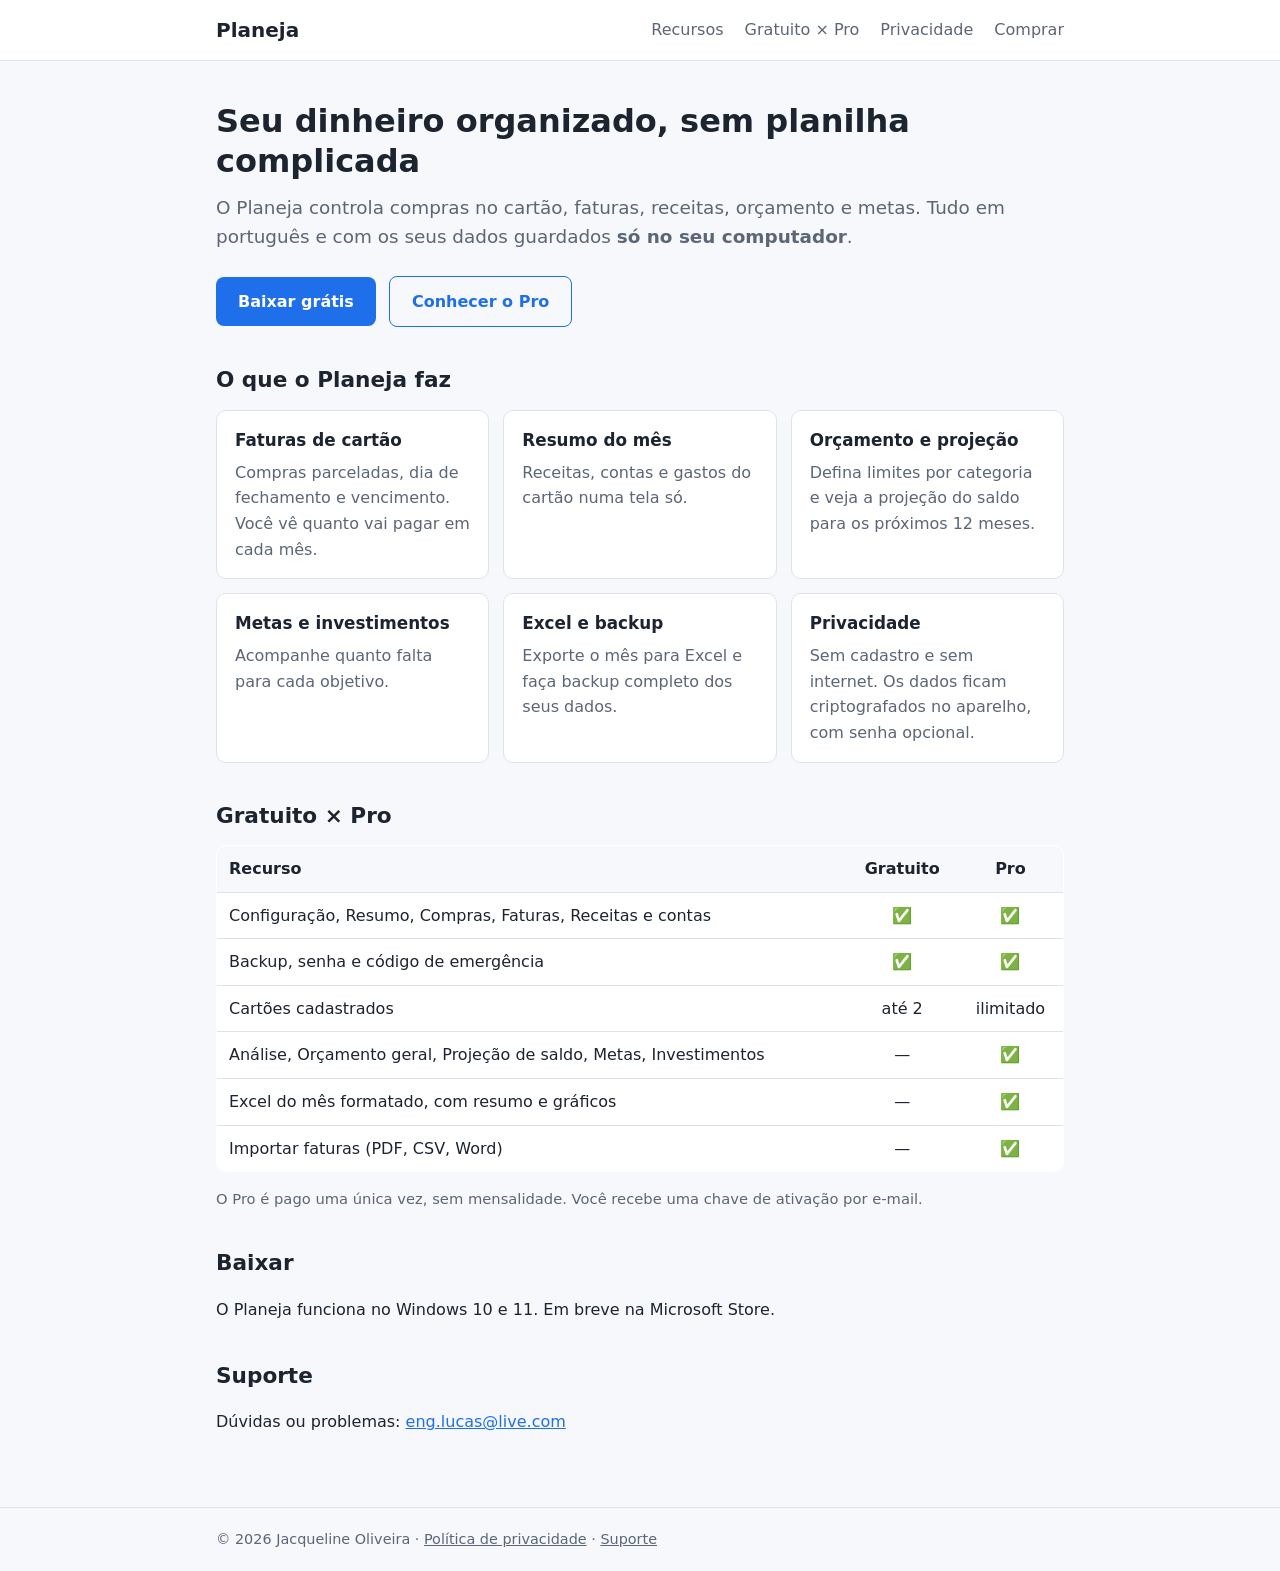
==== index.html @ 9ff9f39b "Add files via upload" ====
<!doctype html>
<html lang="pt-BR">
<head>
  <meta charset="utf-8">
  <meta name="viewport" content="width=device-width, initial-scale=1">
  <title>Planeja — Controle financeiro pessoal</title>
  <meta name="description" content="Planeja: controle de compras no cartão, faturas, orçamento, projeção de saldo e metas. Seus dados ficam só no seu computador.">
  <link rel="stylesheet" href="style.css">
</head>
<body>
<header>
  <div class="wrap">
    <a class="logo" href="index.html">Planeja</a>
    <nav>
      <a href="#recursos">Recursos</a>
      <a href="#versoes">Gratuito × Pro</a>
      <a href="privacidade.html">Privacidade</a>
      <a href="comprar.html">Comprar</a>
    </nav>
  </div>
</header>

<main>
  <div class="wrap">
    <h1>Seu dinheiro organizado, sem planilha complicada</h1>
    <p class="lead">O Planeja controla compras no cartão, faturas, receitas, orçamento e metas.
      Tudo em português e com os seus dados guardados <strong>só no seu computador</strong>.</p>
    <p>
      <a class="btn" href="#baixar">Baixar grátis</a>
      <a class="btn sec" href="comprar.html">Conhecer o Pro</a>
    </p>

    <h2 id="recursos">O que o Planeja faz</h2>
    <div class="grid">
      <div class="card"><h3>Faturas de cartão</h3><p>Compras parceladas, dia de fechamento e vencimento. Você vê quanto vai pagar em cada mês.</p></div>
      <div class="card"><h3>Resumo do mês</h3><p>Receitas, contas e gastos do cartão numa tela só.</p></div>
      <div class="card"><h3>Orçamento e projeção</h3><p>Defina limites por categoria e veja a projeção do saldo para os próximos 12 meses.</p></div>
      <div class="card"><h3>Metas e investimentos</h3><p>Acompanhe quanto falta para cada objetivo.</p></div>
      <div class="card"><h3>Excel e backup</h3><p>Exporte o mês para Excel e faça backup completo dos seus dados.</p></div>
      <div class="card"><h3>Privacidade</h3><p>Sem cadastro e sem internet. Os dados ficam criptografados no aparelho, com senha opcional.</p></div>
    </div>

    <h2 id="versoes">Gratuito × Pro</h2>
    <div class="table-scroll">
      <table>
        <tr><th>Recurso</th><th class="c">Gratuito</th><th class="c">Pro</th></tr>
        <tr><td>Configuração, Resumo, Compras, Faturas, Receitas e contas</td><td class="c">✅</td><td class="c">✅</td></tr>
        <tr><td>Backup, senha e código de emergência</td><td class="c">✅</td><td class="c">✅</td></tr>
        <tr><td>Cartões cadastrados</td><td class="c">até 2</td><td class="c">ilimitado</td></tr>
        <tr><td>Análise, Orçamento geral, Projeção de saldo, Metas, Investimentos</td><td class="c">—</td><td class="c">✅</td></tr>
        <tr><td>Excel do mês formatado, com resumo e gráficos</td><td class="c">—</td><td class="c">✅</td></tr>
        <tr><td>Importar faturas (PDF, CSV, Word)</td><td class="c">—</td><td class="c">✅</td></tr>
      </table>
    </div>
    <p class="note">O Pro é pago uma única vez, sem mensalidade. Você recebe uma chave de ativação por e-mail.</p>

    <h2 id="baixar">Baixar</h2>
    <p>O Planeja funciona no Windows 10 e 11. Em breve na Microsoft Store.</p>

    <h2>Suporte</h2>
    <p>Dúvidas ou problemas: <a href="mailto:eng.lucas@live.com">eng.lucas@live.com</a></p>
  </div>
</main>

<footer>
  <div class="wrap">
    © 2026 Jacqueline Oliveira · <a href="privacidade.html">Política de privacidade</a> · <a href="mailto:eng.lucas@live.com">Suporte</a>
  </div>
</footer>
</body>
</html>
---- style.css ----
:root {
  --bg: #f6f8fb;
  --card: #ffffff;
  --text: #1c2430;
  --muted: #5b6676;
  --brand: #1f6feb;
  --brand-dark: #1557c0;
  --border: #dde3ec;
  --ok: #1a7f37;
}
@media (prefers-color-scheme: dark) {
  :root {
    --bg: #11151b;
    --card: #1a2029;
    --text: #e6ebf2;
    --muted: #9aa6b6;
    --brand: #4c8dff;
    --brand-dark: #6aa1ff;
    --border: #2c3542;
    --ok: #3fb950;
  }
}
* { box-sizing: border-box; }
body {
  margin: 0;
  font-family: "Segoe UI", system-ui, -apple-system, Roboto, Arial, sans-serif;
  background: var(--bg);
  color: var(--text);
  line-height: 1.6;
}
.wrap { max-width: 880px; margin: 0 auto; padding: 0 16px; }
header { border-bottom: 1px solid var(--border); background: var(--card); }
header .wrap { display: flex; align-items: center; justify-content: space-between; gap: 12px; padding-top: 14px; padding-bottom: 14px; flex-wrap: wrap; }
.logo { font-weight: 700; font-size: 1.25rem; color: var(--text); text-decoration: none; display: flex; align-items: center; gap: 8px; }
.logo img { width: 32px; height: 32px; border-radius: 6px; }
nav a { color: var(--muted); text-decoration: none; margin-left: 16px; }
nav a:hover { color: var(--brand); }
main { padding: 40px 0 56px; }
h1 { font-size: 2rem; line-height: 1.25; margin: 0 0 12px; }
h2 { font-size: 1.35rem; margin: 36px 0 12px; }
h3 { font-size: 1.05rem; margin: 20px 0 6px; }
p, li { color: var(--text); }
.lead { font-size: 1.15rem; color: var(--muted); margin: 0 0 24px; }
.btn {
  display: inline-block; background: var(--brand); color: #fff; padding: 12px 22px;
  border-radius: 8px; text-decoration: none; font-weight: 600;
}
.btn:hover { background: var(--brand-dark); }
.btn.sec { background: transparent; color: var(--brand); border: 1px solid var(--brand); margin-left: 8px; }
.grid { display: grid; grid-template-columns: repeat(auto-fit, minmax(240px, 1fr)); gap: 14px; }
.card { background: var(--card); border: 1px solid var(--border); border-radius: 10px; padding: 16px 18px; }
.card h3 { margin-top: 0; }
.card p { margin: 0; color: var(--muted); }
table { width: 100%; border-collapse: collapse; background: var(--card); border: 1px solid var(--border); border-radius: 10px; overflow: hidden; }
th, td { padding: 10px 12px; border-bottom: 1px solid var(--border); text-align: left; }
th { background: var(--bg); }
td.c, th.c { text-align: center; white-space: nowrap; }
.table-scroll { overflow-x: auto; }
.note { font-size: 0.92rem; color: var(--muted); }
footer { border-top: 1px solid var(--border); padding: 20px 0; font-size: 0.9rem; color: var(--muted); }
footer a { color: var(--muted); }
a { color: var(--brand); }
@media (max-width: 560px) {
  h1 { font-size: 1.6rem; }
  nav a { margin-left: 0; margin-right: 14px; }
  .btn.sec { margin-left: 0; margin-top: 8px; }
}
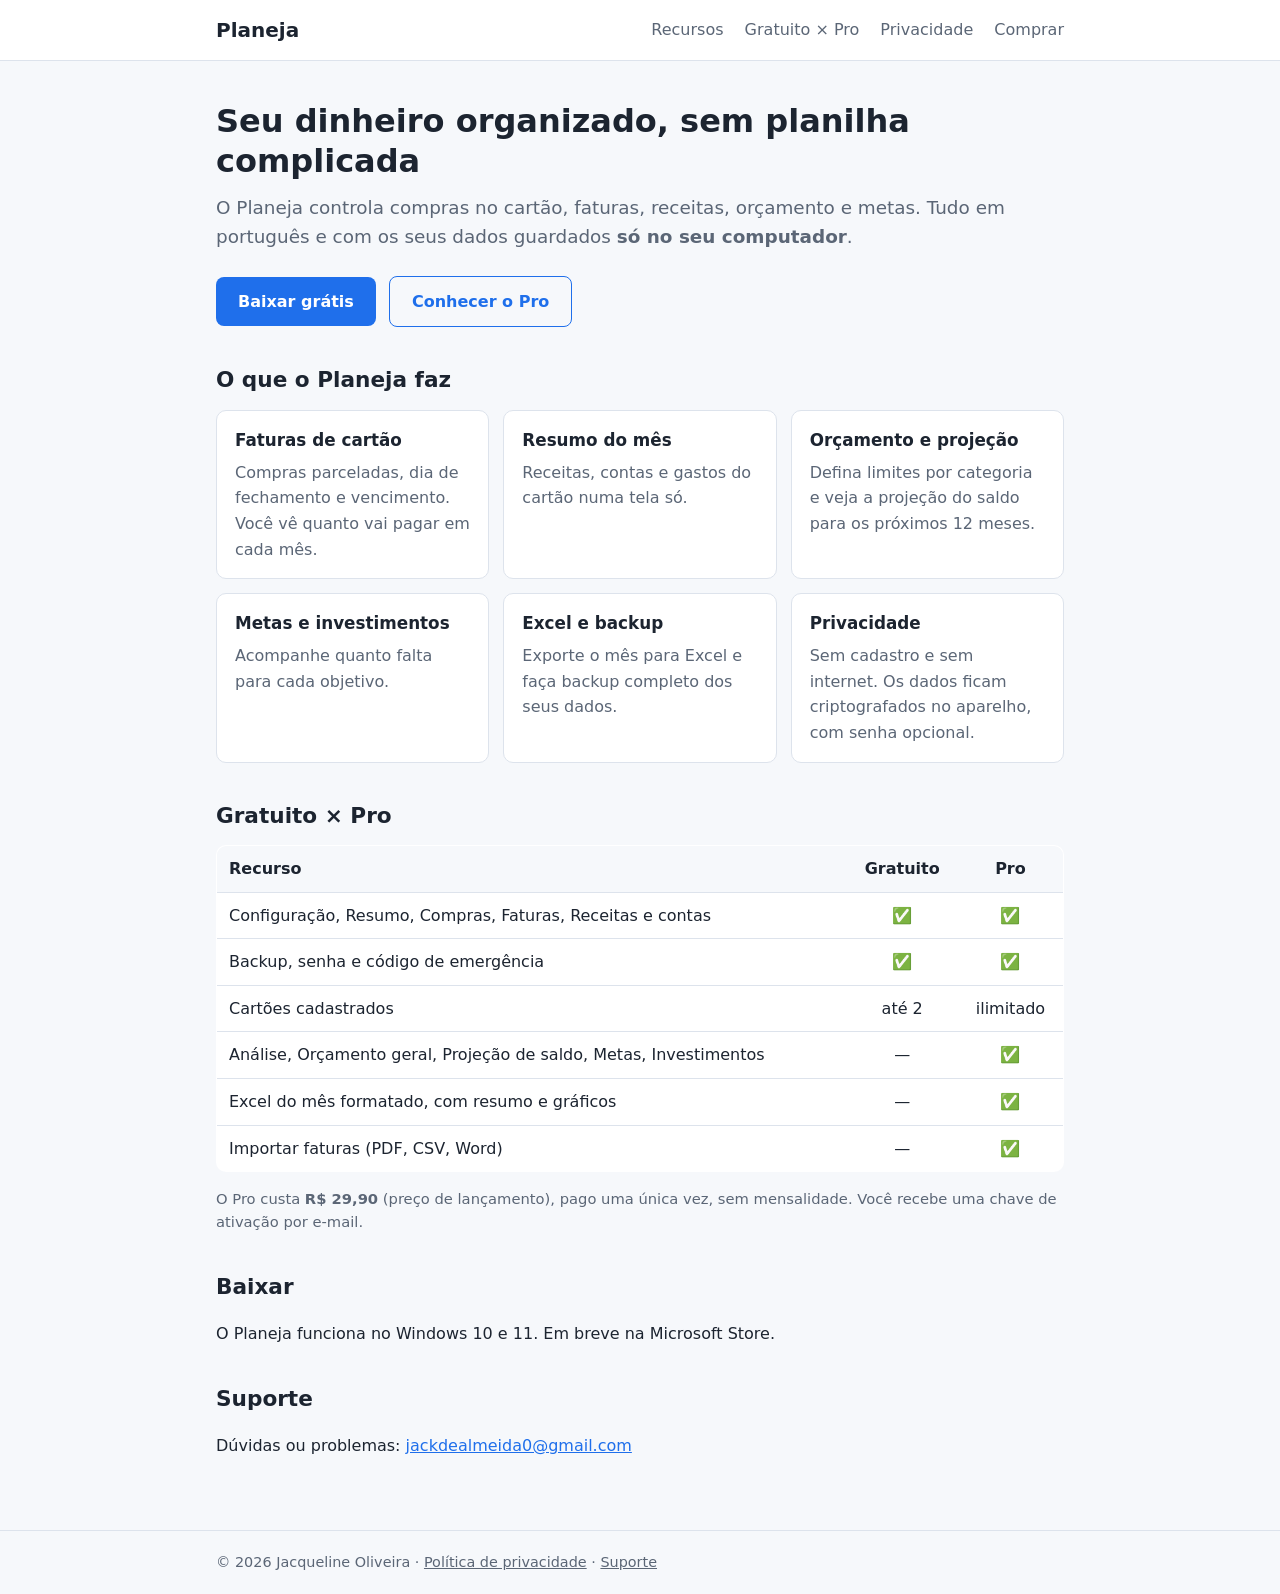
==== commit 251c291b: "Add files via upload" ====
--- a/index.html
+++ b/index.html
@@ -52,19 +52,19 @@
         <tr><td>Importar faturas (PDF, CSV, Word)</td><td class="c">—</td><td class="c">✅</td></tr>
       </table>
     </div>
-    <p class="note">O Pro é pago uma única vez, sem mensalidade. Você recebe uma chave de ativação por e-mail.</p>
+    <p class="note">O Pro custa <strong>R$ 29,90</strong> (preço de lançamento), pago uma única vez, sem mensalidade. Você recebe uma chave de ativação por e-mail.</p>
 
     <h2 id="baixar">Baixar</h2>
     <p>O Planeja funciona no Windows 10 e 11. Em breve na Microsoft Store.</p>
 
     <h2>Suporte</h2>
-    <p>Dúvidas ou problemas: <a href="mailto:eng.lucas@live.com">eng.lucas@live.com</a></p>
+    <p>Dúvidas ou problemas: <a href="mailto:jackdealmeida0@gmail.com">jackdealmeida0@gmail.com</a></p>
   </div>
 </main>
 
 <footer>
   <div class="wrap">
-    © 2026 Jacqueline Oliveira · <a href="privacidade.html">Política de privacidade</a> · <a href="mailto:eng.lucas@live.com">Suporte</a>
+    © 2026 Jacqueline Oliveira · <a href="privacidade.html">Política de privacidade</a> · <a href="mailto:jackdealmeida0@gmail.com">Suporte</a>
   </div>
 </footer>
 </body>
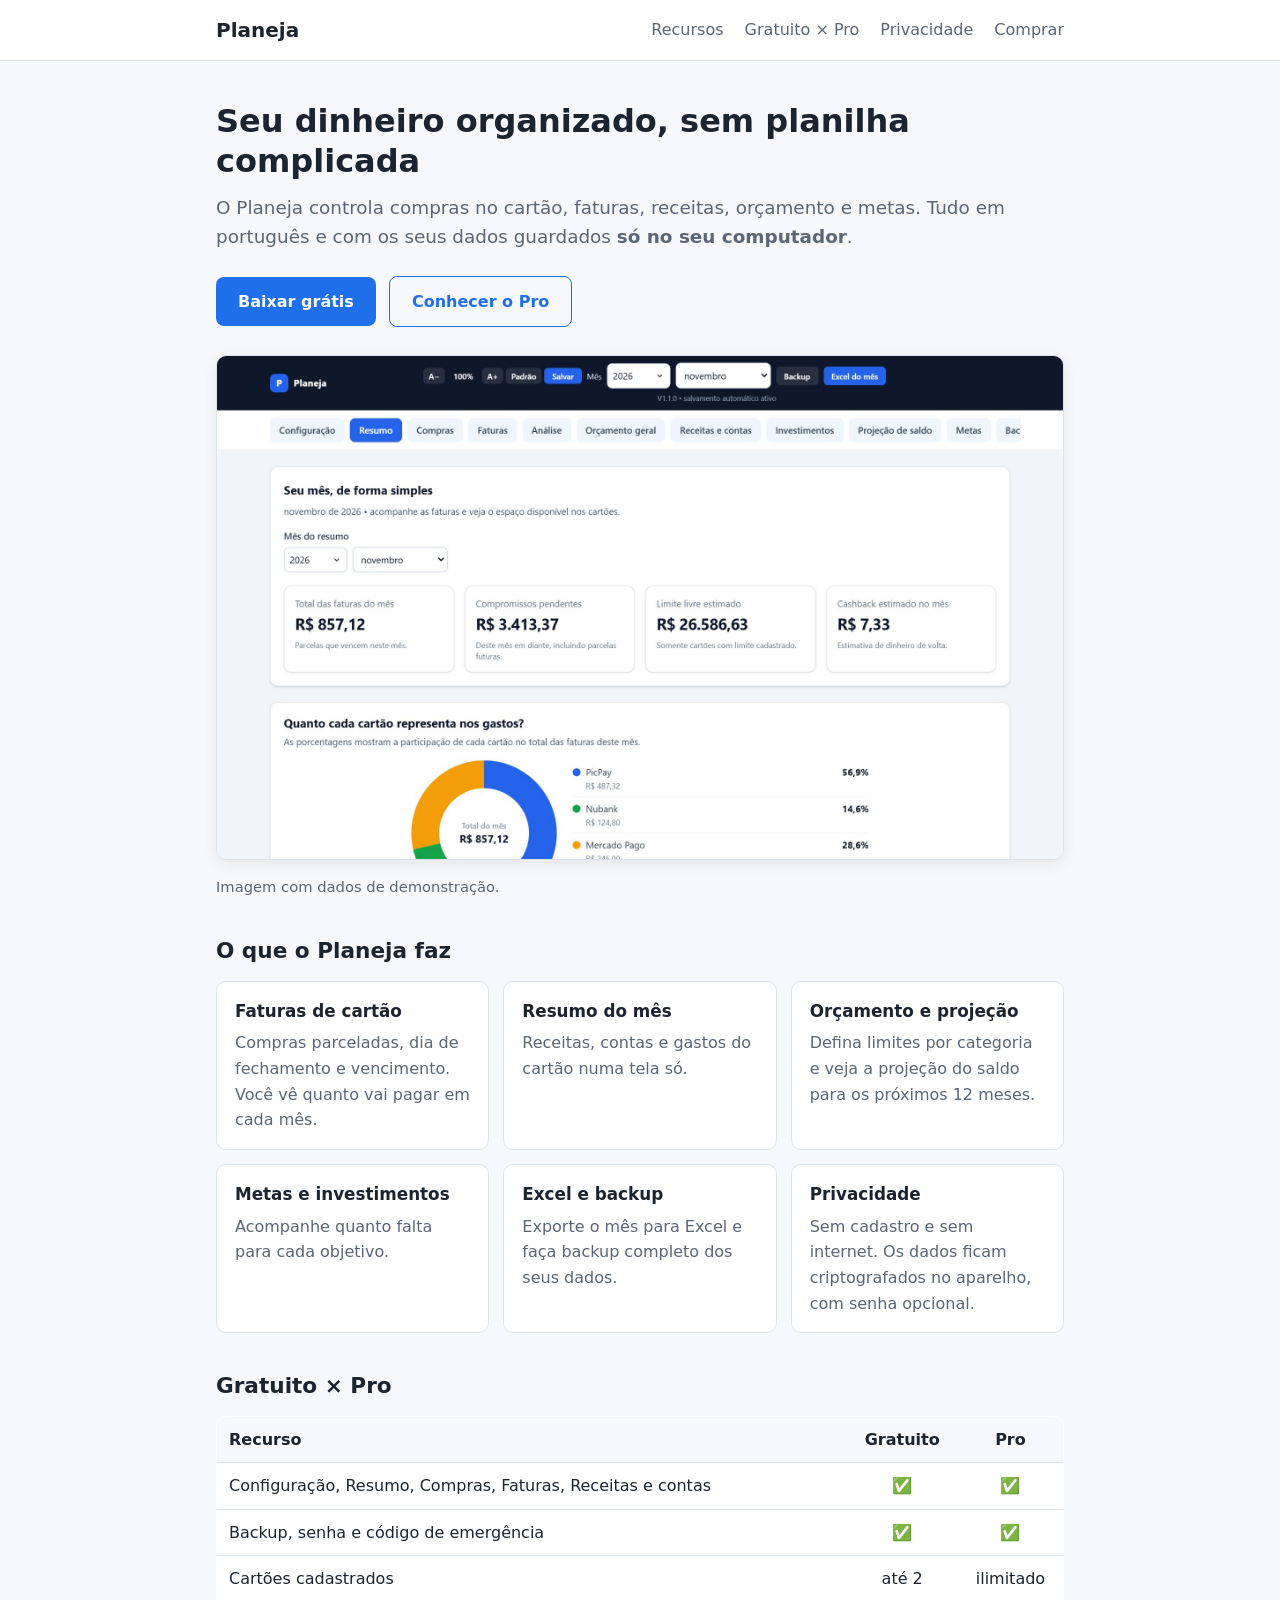
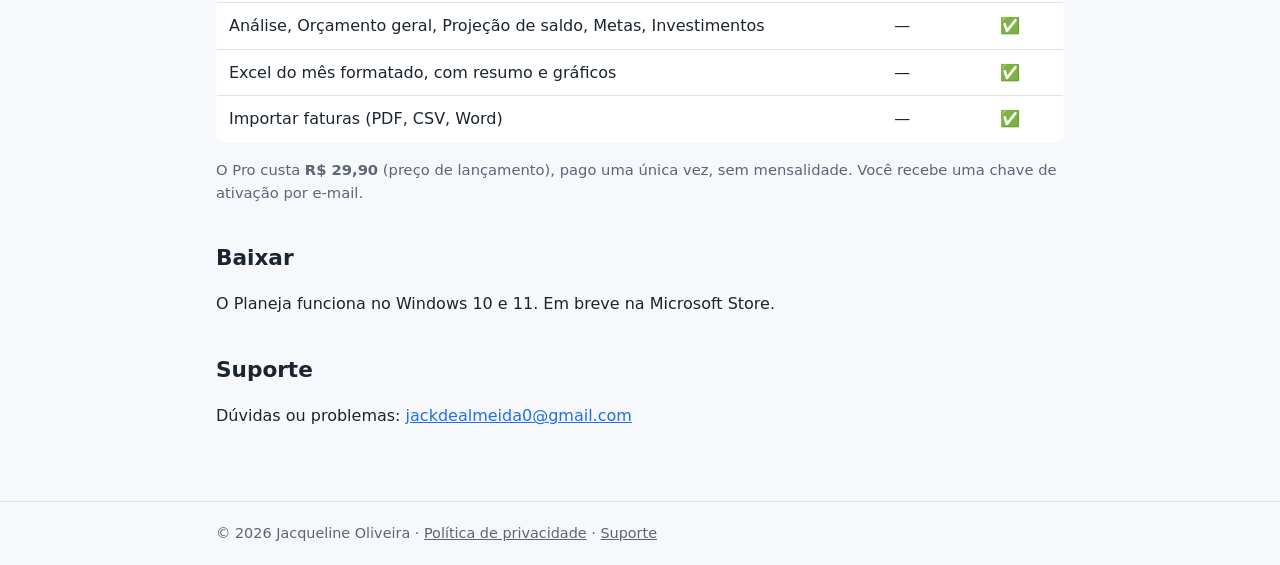
==== commit d8b1134f: "Add files via upload" ====
--- a/index.html
+++ b/index.html
@@ -29,6 +29,8 @@
       <a class="btn" href="#baixar">Baixar grátis</a>
       <a class="btn sec" href="comprar.html">Conhecer o Pro</a>
     </p>
+    <img class="shot hero-shot" src="img/app.jpg" alt="Tela Resumo do Planeja com o total das faturas do mês e gráfico por cartão">
+    <p class="note">Imagem com dados de demonstração.</p>
 
     <h2 id="recursos">O que o Planeja faz</h2>
     <div class="grid">
--- a/style.css
+++ b/style.css
@@ -65,3 +65,21 @@
   nav a { margin-left: 0; margin-right: 14px; }
   .btn.sec { margin-left: 0; margin-top: 8px; }
 }
+
+/* Página de compra: preço, telas e bloco de compra */
+.price { font-size: 2rem; font-weight: 700; margin: 0; }
+.price span { font-size: 1rem; font-weight: 400; color: var(--muted); }
+.feature { display: grid; grid-template-columns: 1fr 2fr; gap: 20px; align-items: start; margin: 28px 0; }
+.feature-text h3 { margin-top: 4px; font-size: 1.2rem; }
+.feature-text p { color: var(--muted); }
+.shot { width: 100%; height: auto; border: 1px solid var(--border); border-radius: 10px; box-shadow: 0 4px 14px rgba(0,0,0,.08); display: block; }
+.hero-shot { margin: 28px 0 8px; }
+.buy { margin-top: 28px; border-color: var(--brand); }
+.buy p { color: var(--text); margin: 6px 0; }
+.email-line { display: flex; flex-wrap: wrap; align-items: center; gap: 10px; font-size: 1.1rem; }
+.btn.small { padding: 6px 12px; font-size: .9rem; margin-left: 0; cursor: pointer; font-family: inherit; }
+button.btn { border: none; cursor: pointer; font-family: inherit; font-size: 1rem; }
+button.btn.sec { border: 1px solid var(--brand); }
+@media (max-width: 720px) {
+  .feature { grid-template-columns: 1fr; }
+}
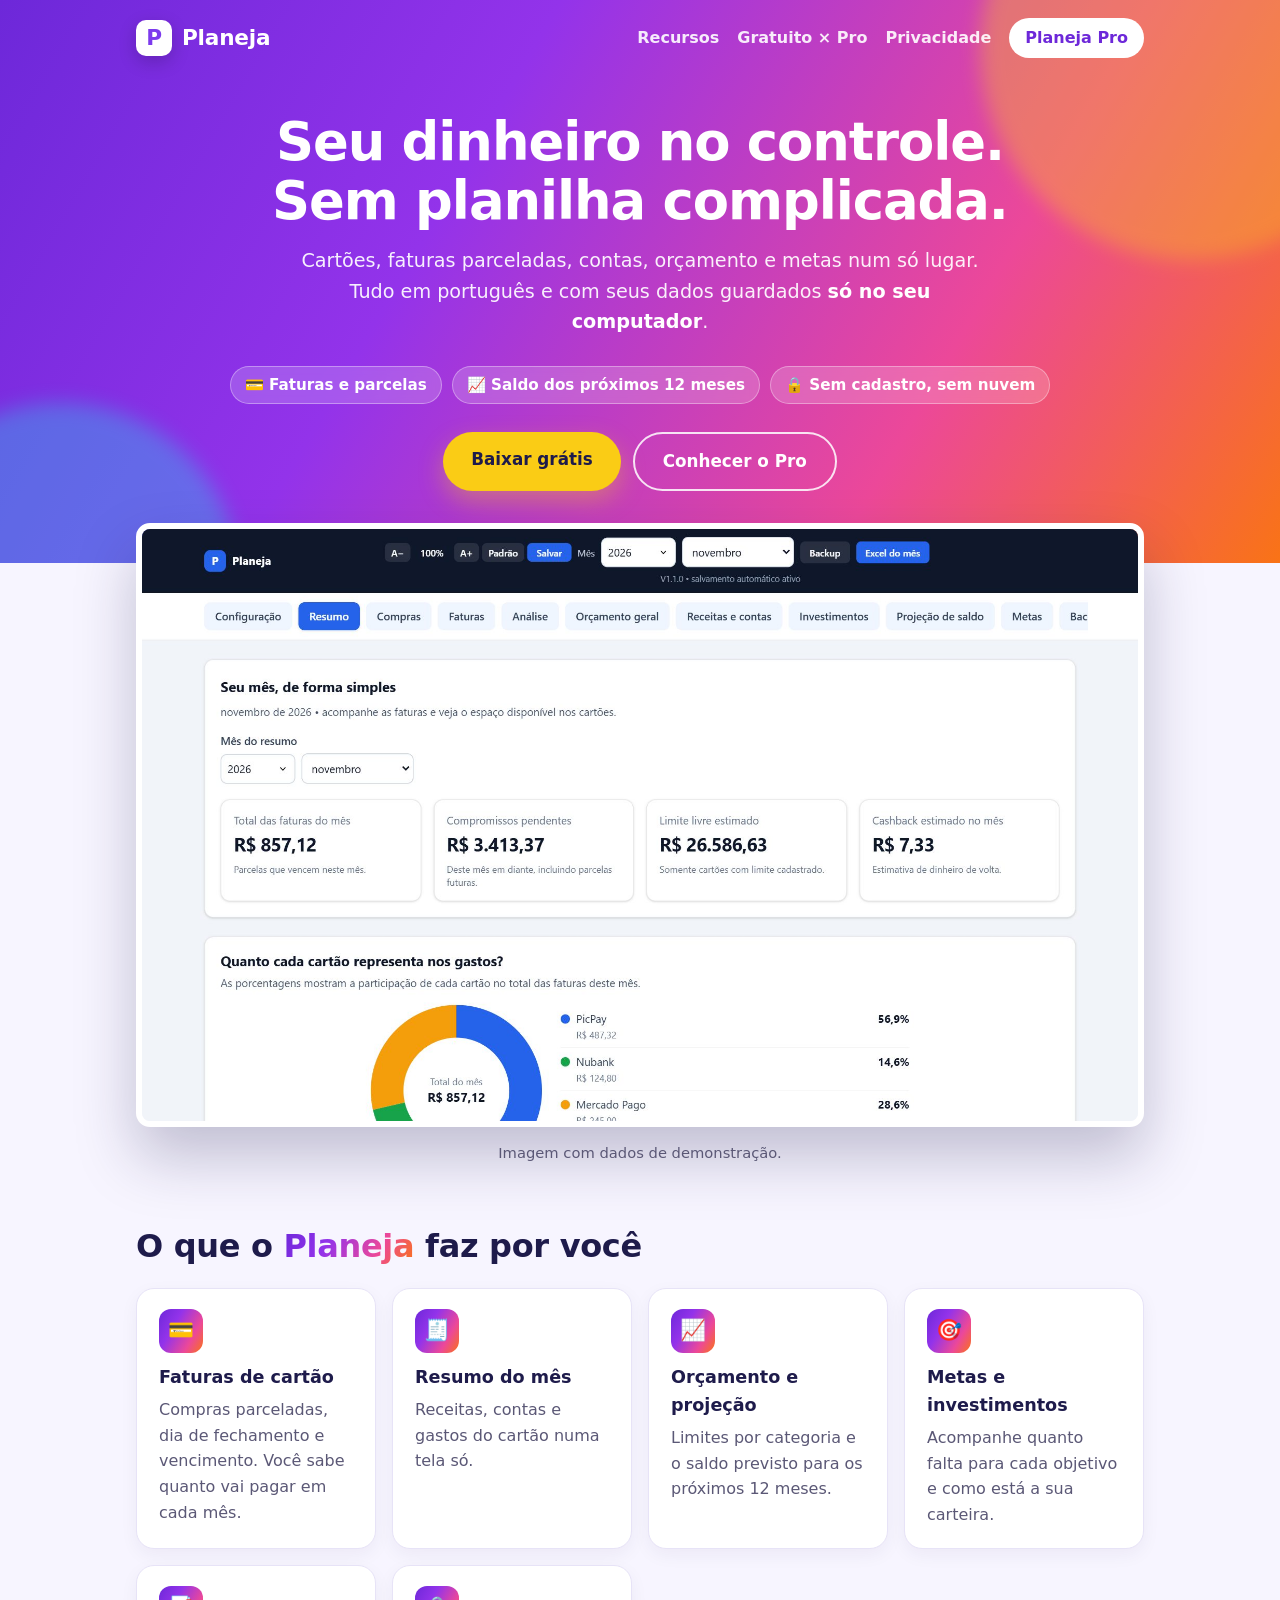
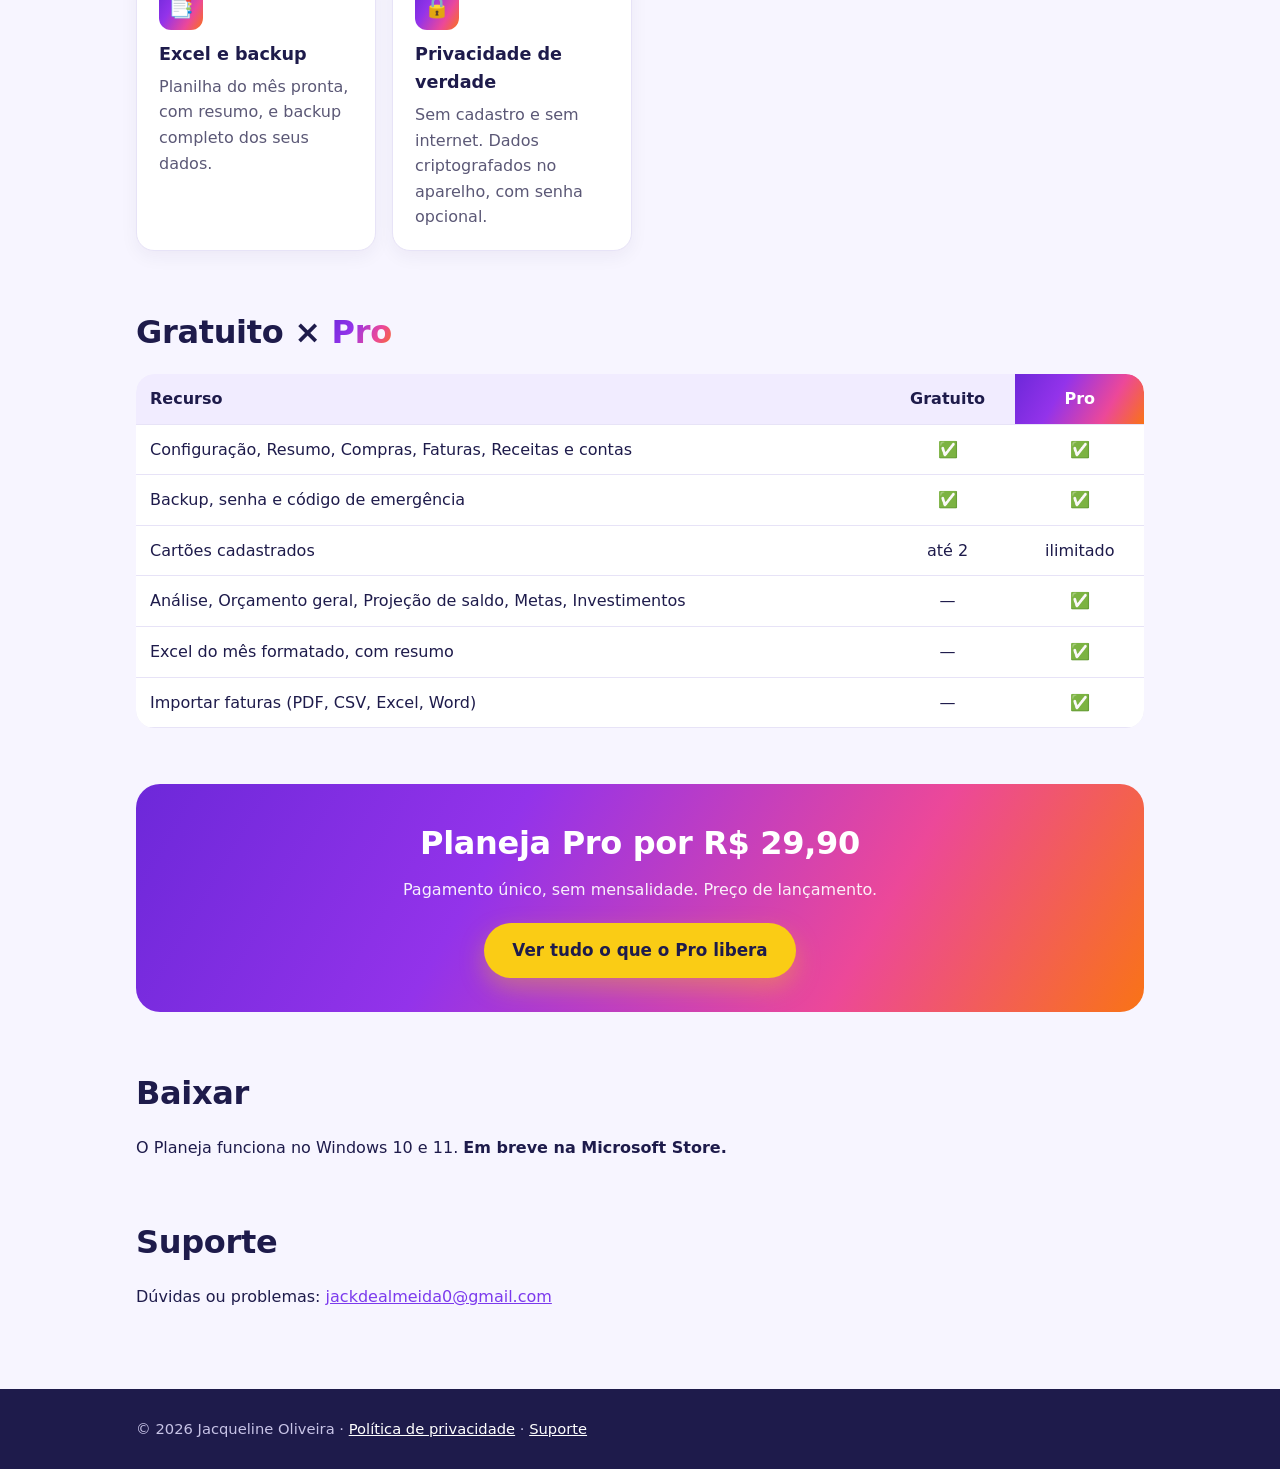
==== commit a0665fb6: "Add files via upload" ====
--- a/index.html
+++ b/index.html
@@ -8,56 +8,73 @@
   <link rel="stylesheet" href="style.css">
 </head>
 <body>
-<header>
-  <div class="wrap">
-    <a class="logo" href="index.html">Planeja</a>
-    <nav>
-      <a href="#recursos">Recursos</a>
-      <a href="#versoes">Gratuito × Pro</a>
-      <a href="privacidade.html">Privacidade</a>
-      <a href="comprar.html">Comprar</a>
-    </nav>
+<section class="hero">
+  <div class="topbar">
+    <div class="wrap">
+      <a class="logo" href="index.html"><span class="logo-mark">P</span>Planeja</a>
+      <nav>
+        <a href="#recursos">Recursos</a>
+        <a href="#versoes">Gratuito × Pro</a>
+        <a href="privacidade.html">Privacidade</a>
+        <a class="pill" href="comprar.html">Planeja Pro</a>
+      </nav>
+    </div>
   </div>
-</header>
+
+  <div class="wrap hero-content">
+    <h1>Seu dinheiro no controle. Sem planilha complicada.</h1>
+    <p class="lead">Cartões, faturas parceladas, contas, orçamento e metas num só lugar.
+      Tudo em português e com seus dados guardados <strong>só no seu computador</strong>.</p>
+    <ul class="chips">
+      <li>💳 Faturas e parcelas</li>
+      <li>📈 Saldo dos próximos 12 meses</li>
+      <li>🔒 Sem cadastro, sem nuvem</li>
+    </ul>
+    <div class="actions">
+      <a class="btn" href="#baixar">Baixar grátis</a>
+      <a class="btn ghost" href="comprar.html">Conhecer o Pro</a>
+    </div>
+  </div>
+</section>
 
 <main>
   <div class="wrap">
-    <h1>Seu dinheiro organizado, sem planilha complicada</h1>
-    <p class="lead">O Planeja controla compras no cartão, faturas, receitas, orçamento e metas.
-      Tudo em português e com os seus dados guardados <strong>só no seu computador</strong>.</p>
-    <p>
-      <a class="btn" href="#baixar">Baixar grátis</a>
-      <a class="btn sec" href="comprar.html">Conhecer o Pro</a>
-    </p>
-    <img class="shot hero-shot" src="img/app.jpg" alt="Tela Resumo do Planeja com o total das faturas do mês e gráfico por cartão">
-    <p class="note">Imagem com dados de demonstração.</p>
-
-    <h2 id="recursos">O que o Planeja faz</h2>
-    <div class="grid">
-      <div class="card"><h3>Faturas de cartão</h3><p>Compras parceladas, dia de fechamento e vencimento. Você vê quanto vai pagar em cada mês.</p></div>
-      <div class="card"><h3>Resumo do mês</h3><p>Receitas, contas e gastos do cartão numa tela só.</p></div>
-      <div class="card"><h3>Orçamento e projeção</h3><p>Defina limites por categoria e veja a projeção do saldo para os próximos 12 meses.</p></div>
-      <div class="card"><h3>Metas e investimentos</h3><p>Acompanhe quanto falta para cada objetivo.</p></div>
-      <div class="card"><h3>Excel e backup</h3><p>Exporte o mês para Excel e faça backup completo dos seus dados.</p></div>
-      <div class="card"><h3>Privacidade</h3><p>Sem cadastro e sem internet. Os dados ficam criptografados no aparelho, com senha opcional.</p></div>
+    <div class="hero-shot-wrap">
+      <img class="shot" src="img/app.jpg" alt="Tela Resumo do Planeja com o total das faturas do mês e gráfico por cartão">
+      <p class="note center">Imagem com dados de demonstração.</p>
     </div>
 
-    <h2 id="versoes">Gratuito × Pro</h2>
+    <h2 id="recursos">O que o <span class="grad-text">Planeja</span> faz por você</h2>
+    <div class="grid">
+      <div class="card"><span class="icon">💳</span><h3>Faturas de cartão</h3><p>Compras parceladas, dia de fechamento e vencimento. Você sabe quanto vai pagar em cada mês.</p></div>
+      <div class="card"><span class="icon">🧾</span><h3>Resumo do mês</h3><p>Receitas, contas e gastos do cartão numa tela só.</p></div>
+      <div class="card"><span class="icon">📈</span><h3>Orçamento e projeção</h3><p>Limites por categoria e o saldo previsto para os próximos 12 meses.</p></div>
+      <div class="card"><span class="icon">🎯</span><h3>Metas e investimentos</h3><p>Acompanhe quanto falta para cada objetivo e como está a sua carteira.</p></div>
+      <div class="card"><span class="icon">📑</span><h3>Excel e backup</h3><p>Planilha do mês pronta, com resumo, e backup completo dos seus dados.</p></div>
+      <div class="card"><span class="icon">🔒</span><h3>Privacidade de verdade</h3><p>Sem cadastro e sem internet. Dados criptografados no aparelho, com senha opcional.</p></div>
+    </div>
+
+    <h2 id="versoes">Gratuito × <span class="grad-text">Pro</span></h2>
     <div class="table-scroll">
       <table>
-        <tr><th>Recurso</th><th class="c">Gratuito</th><th class="c">Pro</th></tr>
+        <tr><th>Recurso</th><th class="c">Gratuito</th><th class="c pro">Pro</th></tr>
         <tr><td>Configuração, Resumo, Compras, Faturas, Receitas e contas</td><td class="c">✅</td><td class="c">✅</td></tr>
         <tr><td>Backup, senha e código de emergência</td><td class="c">✅</td><td class="c">✅</td></tr>
         <tr><td>Cartões cadastrados</td><td class="c">até 2</td><td class="c">ilimitado</td></tr>
         <tr><td>Análise, Orçamento geral, Projeção de saldo, Metas, Investimentos</td><td class="c">—</td><td class="c">✅</td></tr>
-        <tr><td>Excel do mês formatado, com resumo e gráficos</td><td class="c">—</td><td class="c">✅</td></tr>
-        <tr><td>Importar faturas (PDF, CSV, Word)</td><td class="c">—</td><td class="c">✅</td></tr>
+        <tr><td>Excel do mês formatado, com resumo</td><td class="c">—</td><td class="c">✅</td></tr>
+        <tr><td>Importar faturas (PDF, CSV, Excel, Word)</td><td class="c">—</td><td class="c">✅</td></tr>
       </table>
     </div>
-    <p class="note">O Pro custa <strong>R$ 29,90</strong> (preço de lançamento), pago uma única vez, sem mensalidade. Você recebe uma chave de ativação por e-mail.</p>
+
+    <div class="cta-band">
+      <h2>Planeja Pro por R$ 29,90</h2>
+      <p>Pagamento único, sem mensalidade. Preço de lançamento.</p>
+      <a class="btn" href="comprar.html">Ver tudo o que o Pro libera</a>
+    </div>
 
     <h2 id="baixar">Baixar</h2>
-    <p>O Planeja funciona no Windows 10 e 11. Em breve na Microsoft Store.</p>
+    <p>O Planeja funciona no Windows 10 e 11. <strong>Em breve na Microsoft Store.</strong></p>
 
     <h2>Suporte</h2>
     <p>Dúvidas ou problemas: <a href="mailto:jackdealmeida0@gmail.com">jackdealmeida0@gmail.com</a></p>
--- a/style.css
+++ b/style.css
@@ -1,26 +1,21 @@
+/* Planeja — site do produto. Visual jovem: degradê roxo → rosa → laranja. */
 :root {
-  --bg: #f6f8fb;
+  --bg: #f7f5ff;
   --card: #ffffff;
-  --text: #1c2430;
-  --muted: #5b6676;
-  --brand: #1f6feb;
-  --brand-dark: #1557c0;
-  --border: #dde3ec;
-  --ok: #1a7f37;
-}
-@media (prefers-color-scheme: dark) {
-  :root {
-    --bg: #11151b;
-    --card: #1a2029;
-    --text: #e6ebf2;
-    --muted: #9aa6b6;
-    --brand: #4c8dff;
-    --brand-dark: #6aa1ff;
-    --border: #2c3542;
-    --ok: #3fb950;
-  }
+  --text: #1e1b4b;
+  --muted: #5b5876;
+  --border: #e7e3f7;
+  --brand: #7c3aed;
+  --brand-dark: #6d28d9;
+  --pink: #ec4899;
+  --orange: #f97316;
+  --cta: #facc15;
+  --cta-text: #1e1b4b;
+  --grad: linear-gradient(120deg, #6d28d9 0%, #9333ea 35%, #ec4899 72%, #f97316 100%);
+  --radius: 18px;
 }
 * { box-sizing: border-box; }
+html { scroll-behavior: smooth; }
 body {
   margin: 0;
   font-family: "Segoe UI", system-ui, -apple-system, Roboto, Arial, sans-serif;
@@ -28,58 +23,132 @@
   color: var(--text);
   line-height: 1.6;
 }
-.wrap { max-width: 880px; margin: 0 auto; padding: 0 16px; }
-header { border-bottom: 1px solid var(--border); background: var(--card); }
-header .wrap { display: flex; align-items: center; justify-content: space-between; gap: 12px; padding-top: 14px; padding-bottom: 14px; flex-wrap: wrap; }
-.logo { font-weight: 700; font-size: 1.25rem; color: var(--text); text-decoration: none; display: flex; align-items: center; gap: 8px; }
-.logo img { width: 32px; height: 32px; border-radius: 6px; }
-nav a { color: var(--muted); text-decoration: none; margin-left: 16px; }
-nav a:hover { color: var(--brand); }
-main { padding: 40px 0 56px; }
-h1 { font-size: 2rem; line-height: 1.25; margin: 0 0 12px; }
-h2 { font-size: 1.35rem; margin: 36px 0 12px; }
-h3 { font-size: 1.05rem; margin: 20px 0 6px; }
-p, li { color: var(--text); }
-.lead { font-size: 1.15rem; color: var(--muted); margin: 0 0 24px; }
+img { max-width: 100%; }
+a { color: var(--brand); }
+.wrap { max-width: 1040px; margin: 0 auto; padding: 0 16px; }
+
+/* ===== Topo com degradê ===== */
+.hero {
+  position: relative;
+  overflow: hidden;
+  background: var(--grad);
+  color: #fff;
+  padding-bottom: 72px;
+}
+.hero::before, .hero::after {
+  content: "";
+  position: absolute;
+  border-radius: 50%;
+  filter: blur(10px);
+  opacity: .35;
+  pointer-events: none;
+}
+.hero::before { width: 420px; height: 420px; background: #facc15; top: -160px; right: -120px; }
+.hero::after { width: 360px; height: 360px; background: #22d3ee; bottom: -200px; left: -120px; }
+.hero > * { position: relative; z-index: 1; }
+
+.topbar .wrap { display: flex; align-items: center; justify-content: space-between; gap: 12px; padding-top: 18px; padding-bottom: 18px; flex-wrap: wrap; }
+.logo { display: flex; align-items: center; gap: 10px; color: #fff; text-decoration: none; font-weight: 800; font-size: 1.35rem; letter-spacing: -.01em; }
+.logo-mark { width: 36px; height: 36px; border-radius: 10px; background: #fff; color: var(--brand); display: grid; place-items: center; font-weight: 900; box-shadow: 0 6px 18px rgba(0,0,0,.18); }
+.topbar nav { display: flex; align-items: center; flex-wrap: wrap; gap: 6px 18px; }
+.topbar nav a { color: rgba(255,255,255,.9); text-decoration: none; font-weight: 600; }
+.topbar nav a:hover { color: #fff; text-decoration: underline; text-underline-offset: 4px; }
+.topbar nav a.pill { background: #fff; color: var(--brand-dark); padding: 7px 16px; border-radius: 999px; text-decoration: none; }
+.topbar nav a.pill:hover { background: var(--cta); color: var(--cta-text); }
+
+.hero-content { padding-top: 36px; text-align: center; }
+.hero h1 { font-size: clamp(2rem, 5vw, 3.3rem); line-height: 1.12; margin: 0 auto 16px; max-width: 820px; font-weight: 900; letter-spacing: -.02em; color: #fff; }
+.hero .lead { font-size: 1.2rem; color: rgba(255,255,255,.92); max-width: 680px; margin: 0 auto 28px; }
+.hero .lead strong { color: #fff; }
+.chips { display: flex; flex-wrap: wrap; justify-content: center; gap: 10px; margin: 0 0 28px; padding: 0; list-style: none; }
+.chips li { background: rgba(255,255,255,.18); border: 1px solid rgba(255,255,255,.35); padding: 6px 14px; border-radius: 999px; font-weight: 600; font-size: .95rem; backdrop-filter: blur(4px); }
+.actions { display: flex; flex-wrap: wrap; justify-content: center; gap: 12px; }
+
+/* ===== Botões ===== */
 .btn {
-  display: inline-block; background: var(--brand); color: #fff; padding: 12px 22px;
-  border-radius: 8px; text-decoration: none; font-weight: 600;
+  display: inline-block; background: var(--cta); color: var(--cta-text); padding: 14px 28px;
+  border-radius: 999px; text-decoration: none; font-weight: 800; font-size: 1.05rem;
+  box-shadow: 0 10px 24px rgba(250, 204, 21, .35); transition: transform .15s ease, box-shadow .15s ease;
+  border: none; cursor: pointer; font-family: inherit;
 }
-.btn:hover { background: var(--brand-dark); }
-.btn.sec { background: transparent; color: var(--brand); border: 1px solid var(--brand); margin-left: 8px; }
-.grid { display: grid; grid-template-columns: repeat(auto-fit, minmax(240px, 1fr)); gap: 14px; }
-.card { background: var(--card); border: 1px solid var(--border); border-radius: 10px; padding: 16px 18px; }
+.btn:hover { transform: translateY(-2px); box-shadow: 0 14px 28px rgba(250, 204, 21, .45); }
+.btn.ghost { background: transparent; color: #fff; border: 2px solid rgba(255,255,255,.85); box-shadow: none; }
+.btn.ghost:hover { background: #fff; color: var(--brand-dark); }
+.btn.grad { background: var(--grad); color: #fff; box-shadow: 0 10px 24px rgba(147, 51, 234, .35); }
+.btn.sec { background: #fff; color: var(--brand-dark); border: 2px solid var(--brand); box-shadow: none; }
+.btn.small { padding: 7px 14px; font-size: .9rem; }
+
+/* ===== Imagem principal sobre o degradê ===== */
+.hero-shot-wrap { margin-top: -48px; position: relative; z-index: 2; }
+.shot { width: 100%; height: auto; display: block; border-radius: 14px; border: 1px solid var(--border); box-shadow: 0 18px 40px rgba(30, 27, 75, .14); background: #fff; }
+.hero-shot-wrap .shot { border: 6px solid #fff; box-shadow: 0 30px 60px rgba(30, 27, 75, .25); }
+.note { font-size: .92rem; color: var(--muted); }
+.center { text-align: center; }
+
+/* ===== Conteúdo ===== */
+main { padding: 8px 0 64px; }
+h2 { font-size: clamp(1.5rem, 3vw, 2rem); margin: 56px 0 16px; font-weight: 900; letter-spacing: -.01em; }
+h2 .grad-text, .grad-text { background: var(--grad); -webkit-background-clip: text; background-clip: text; color: transparent; }
+h3 { font-size: 1.1rem; margin: 18px 0 6px; }
+.grid { display: grid; grid-template-columns: repeat(auto-fit, minmax(240px, 1fr)); gap: 16px; }
+.card { background: var(--card); border: 1px solid var(--border); border-radius: var(--radius); padding: 20px 22px; box-shadow: 0 6px 18px rgba(30,27,75,.05); transition: transform .15s ease, box-shadow .15s ease; }
+.card:hover { transform: translateY(-3px); box-shadow: 0 14px 30px rgba(30,27,75,.10); }
 .card h3 { margin-top: 0; }
 .card p { margin: 0; color: var(--muted); }
-table { width: 100%; border-collapse: collapse; background: var(--card); border: 1px solid var(--border); border-radius: 10px; overflow: hidden; }
-th, td { padding: 10px 12px; border-bottom: 1px solid var(--border); text-align: left; }
-th { background: var(--bg); }
+.icon { display: inline-grid; place-items: center; width: 44px; height: 44px; border-radius: 12px; background: var(--grad); color: #fff; font-size: 1.3rem; margin-bottom: 10px; }
+
+table { width: 100%; border-collapse: collapse; background: var(--card); border-radius: var(--radius); overflow: hidden; box-shadow: 0 6px 18px rgba(30,27,75,.06); }
+th, td { padding: 12px 14px; border-bottom: 1px solid var(--border); text-align: left; }
+th { background: #f1ecff; }
+th.pro { background: var(--grad); color: #fff; }
 td.c, th.c { text-align: center; white-space: nowrap; }
-.table-scroll { overflow-x: auto; }
-.note { font-size: 0.92rem; color: var(--muted); }
-footer { border-top: 1px solid var(--border); padding: 20px 0; font-size: 0.9rem; color: var(--muted); }
-footer a { color: var(--muted); }
-a { color: var(--brand); }
-@media (max-width: 560px) {
-  h1 { font-size: 1.6rem; }
-  nav a { margin-left: 0; margin-right: 14px; }
-  .btn.sec { margin-left: 0; margin-top: 8px; }
+.table-scroll { overflow-x: auto; border-radius: var(--radius); }
+
+/* Destaques com imagem (página de compra) */
+.feature { display: grid; grid-template-columns: 1fr 2fr; gap: 28px; align-items: center; margin: 36px 0; }
+.feature:nth-of-type(even) { grid-template-columns: 2fr 1fr; }
+.feature:nth-of-type(even) .feature-text { order: 2; }
+.feature-text h3 { margin-top: 0; font-size: 1.35rem; font-weight: 800; }
+.feature-text p { color: var(--muted); font-size: 1.05rem; }
+.tag { display: inline-block; font-size: .8rem; font-weight: 800; letter-spacing: .04em; text-transform: uppercase; color: var(--pink); margin-bottom: 4px; }
+
+/* Preço */
+.price-card { background: #fff; color: var(--text); border-radius: 22px; padding: 26px 28px; max-width: 520px; margin: 0 auto; box-shadow: 0 24px 50px rgba(30,27,75,.25); text-align: center; }
+.price { font-size: 3rem; font-weight: 900; margin: 0; line-height: 1.1; }
+.price small { display: block; font-size: 1rem; font-weight: 600; color: var(--muted); margin-top: 6px; }
+.price-card .btn { margin-top: 18px; }
+.price-card ul { text-align: left; margin: 16px 0 0; padding-left: 0; list-style: none; color: var(--muted); }
+.price-card li::before { content: "✓ "; color: #16a34a; font-weight: 900; }
+
+/* Passos */
+.steps { counter-reset: passo; list-style: none; padding: 0; display: grid; grid-template-columns: repeat(auto-fit, minmax(220px, 1fr)); gap: 16px; }
+.steps li { counter-increment: passo; background: #fff; border: 1px solid var(--border); border-radius: var(--radius); padding: 20px; position: relative; }
+.steps li::before { content: counter(passo); display: inline-grid; place-items: center; width: 34px; height: 34px; border-radius: 50%; background: var(--grad); color: #fff; font-weight: 900; margin-bottom: 8px; }
+
+/* Bloco de compra */
+.buy { margin-top: 32px; border: 2px solid transparent; background: linear-gradient(#fff, #fff) padding-box, var(--grad) border-box; }
+.buy p { color: var(--text); margin: 8px 0; }
+.email-line { display: flex; flex-wrap: wrap; align-items: center; gap: 10px; font-size: 1.15rem; }
+
+/* Faixa final */
+.cta-band { margin-top: 56px; background: var(--grad); color: #fff; border-radius: 24px; padding: 34px 24px; text-align: center; }
+.cta-band h2 { margin: 0 0 8px; color: #fff; }
+.cta-band p { color: rgba(255,255,255,.92); margin: 0 0 20px; }
+
+/* Páginas de texto (privacidade) */
+.hero.slim { padding-bottom: 36px; }
+.hero.slim h1 { font-size: clamp(1.8rem, 4vw, 2.6rem); margin-top: 8px; }
+.texto { background: #fff; border: 1px solid var(--border); border-radius: var(--radius); padding: 8px 28px 28px; margin-top: -20px; position: relative; z-index: 2; box-shadow: 0 10px 30px rgba(30,27,75,.08); }
+.texto h2 { font-size: 1.25rem; margin: 28px 0 8px; }
+
+footer { background: #1e1b4b; color: #c7c3e6; padding: 28px 0; font-size: .92rem; }
+footer a { color: #fff; }
+
+@media (max-width: 760px) {
+  .feature, .feature:nth-of-type(even) { grid-template-columns: 1fr; }
+  .feature:nth-of-type(even) .feature-text { order: 0; }
+  .hero-shot-wrap { margin-top: -36px; }
+  .topbar nav { gap: 6px 14px; font-size: .95rem; }
+  .price { font-size: 2.4rem; }
+  .texto { padding: 4px 18px 20px; }
 }
-
-/* Página de compra: preço, telas e bloco de compra */
-.price { font-size: 2rem; font-weight: 700; margin: 0; }
-.price span { font-size: 1rem; font-weight: 400; color: var(--muted); }
-.feature { display: grid; grid-template-columns: 1fr 2fr; gap: 20px; align-items: start; margin: 28px 0; }
-.feature-text h3 { margin-top: 4px; font-size: 1.2rem; }
-.feature-text p { color: var(--muted); }
-.shot { width: 100%; height: auto; border: 1px solid var(--border); border-radius: 10px; box-shadow: 0 4px 14px rgba(0,0,0,.08); display: block; }
-.hero-shot { margin: 28px 0 8px; }
-.buy { margin-top: 28px; border-color: var(--brand); }
-.buy p { color: var(--text); margin: 6px 0; }
-.email-line { display: flex; flex-wrap: wrap; align-items: center; gap: 10px; font-size: 1.1rem; }
-.btn.small { padding: 6px 12px; font-size: .9rem; margin-left: 0; cursor: pointer; font-family: inherit; }
-button.btn { border: none; cursor: pointer; font-family: inherit; font-size: 1rem; }
-button.btn.sec { border: 1px solid var(--brand); }
-@media (max-width: 720px) {
-  .feature { grid-template-columns: 1fr; }
-}
